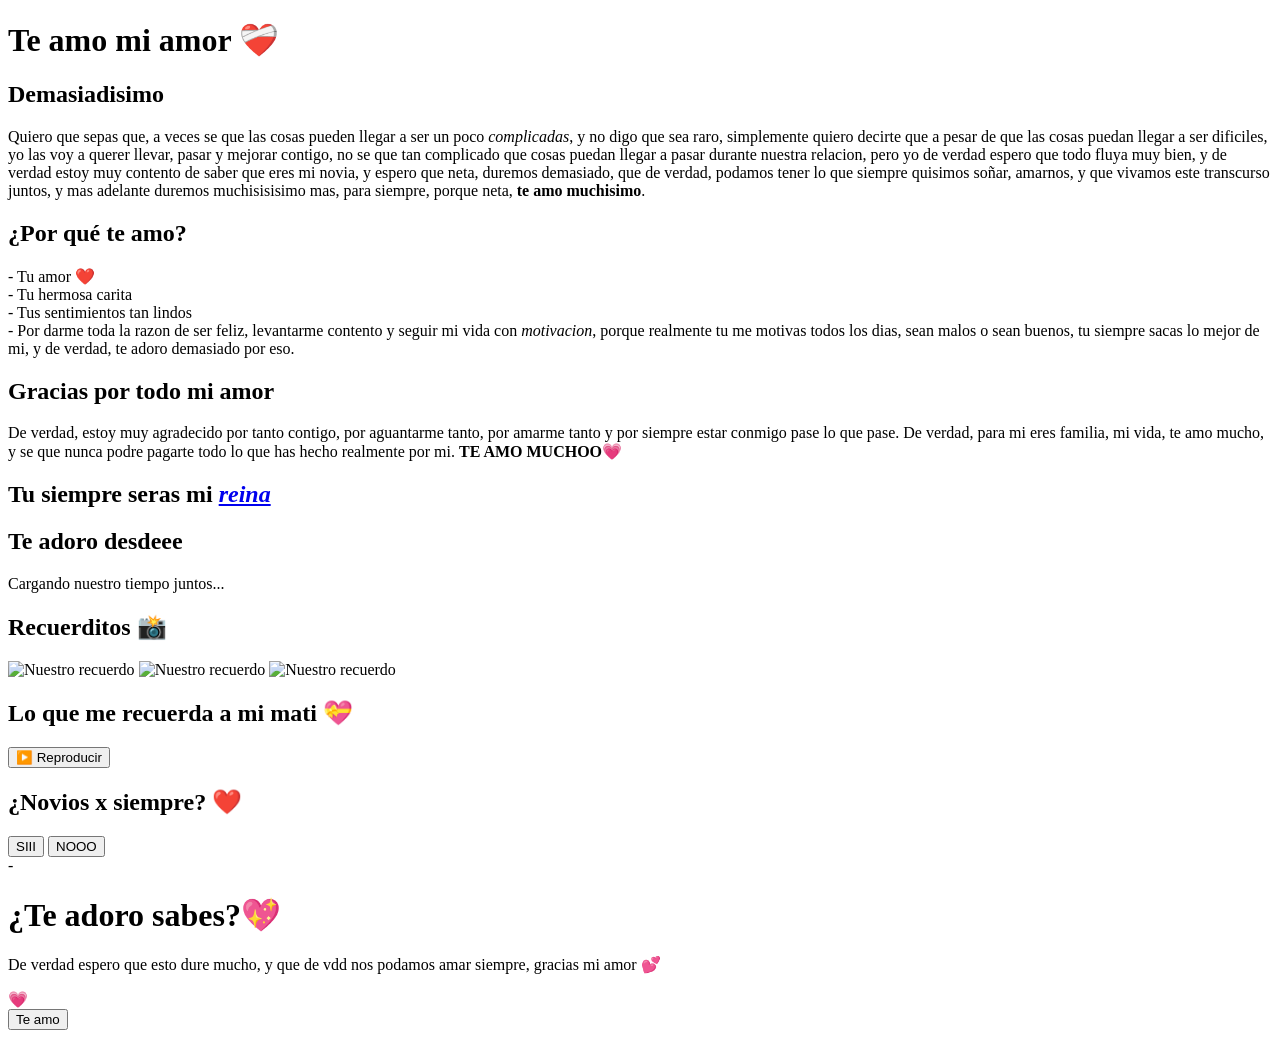
==== Untitled-1.html @ b5c72bfa "Add files via upload" ====
<!doctype html>
<html lang="es">

<head>
    <meta charset="utf-8">
    <meta name="viewport" content="width=device-width, initial-scale=1.0">

    <title>Te amo</title>

    <link rel="stylesheet" href="style.css">
</head>

<body>

    <h1>Te amo mi amor ❤️‍🩹</h1>

    <h2>Demasiadisimo</h2>

    <p>
        Quiero que sepas que, a veces se que las cosas pueden llegar a ser un poco
        <em>complicadas</em>, y no digo que sea raro, simplemente quiero decirte que
        a pesar de que las cosas puedan llegar a ser dificiles, yo las voy a querer
        llevar, pasar y mejorar contigo, no se que tan complicado que cosas puedan
        llegar a pasar durante nuestra relacion, pero yo de verdad espero que todo
        fluya muy bien, y de verdad estoy muy contento de saber que eres mi novia,
        y espero que neta, duremos demasiado, que de verdad, podamos tener lo que
        siempre quisimos soñar, amarnos, y que vivamos este transcurso juntos,
        y mas adelante duremos muchisisisimo mas, para siempre, porque neta,
        <strong>te amo muchisimo</strong>.
    </p>

    <h2>¿Por qué te amo?</h2>

    <p>
        - Tu amor ❤️<br>
        - Tu hermosa carita<br>
        - Tus sentimientos tan lindos<br>
        - Por darme toda la razon de ser feliz, levantarme contento y seguir mi vida
        con <em>motivacion</em>, porque realmente tu me motivas todos los dias,
        sean malos o sean buenos, tu siempre sacas lo mejor de mi, y de verdad,
        te adoro demasiado por eso.
    </p>

    <h2>Gracias por todo mi amor</h2>

    <p>
        De verdad, estoy muy agradecido por tanto contigo, por aguantarme tanto,
        por amarme tanto y por siempre estar conmigo pase lo que pase.
        De verdad, para mi eres familia, mi vida, te amo mucho, y se que nunca
        podre pagarte todo lo que has hecho realmente por mi.
        <strong>TE AMO MUCHOO💗</strong>
    </p>

    <h2>
        Tu siempre seras mi
        <em>
            <a href="https://youtu.be/Zn37zIBGv5M?si=5NeyJq8xBer-w7l6" target="_blank">
                reina
            </a>
        </em>
    </h2>


    <!-- CONTADOR -->

    <section class="contador">

        <h2>Te adoro desdeee</h2>

        <p id="contador">
            Cargando nuestro tiempo juntos...
        </p>

    </section>


    <!-- FOTOS -->

    <section class="fotos">

        <h2>Recuerditos 📸</h2>

        <div class="galeria">

            <img src="foto1.jpg" alt="Nuestro recuerdo">
            <img src="foto2.jpg" alt="Nuestro recuerdo">
            <img src="foto3.jpg" alt="Nuestro recuerdo">

        </div>

    </section>


    <!-- MUSICA -->

    <section class="musica">

        <h2>Lo que me recuerda a mi mati 💝</h2>

        <button id="musicaBtn">
            ▶️ Reproducir
        </button>

        <audio id="audio">
            <source src="cancion.mp3" type="audio/mpeg">
        </audio>

    </section>


    <!-- PREGUNTA -->

    <section class="pregunta">

        <h1>¿Novios x siempre? ❤️</h1>

        <button id="siBtn">
            SIII 
        </button>

        <button id="noBtn">
            NOOO 
        </button>

    </section>


    <!-- MENSAJE FINAL -->

    <div id="mensajeFinal">

        <div class="mensajeCaja">
-
            <h1>¿Te adoro sabes?💖</h1>

            <p>
                De verdad espero que esto dure mucho, y que de vdd nos podamos amar siempre, gracias mi amor 💕
            </p>

            <div class="corazonGrande">
                💗
            </div>

            <button id="cerrarMensaje">
                Te amo
            </button>

        </div>

    </div>


    <script src="script.js"></script>

</body>

</html>
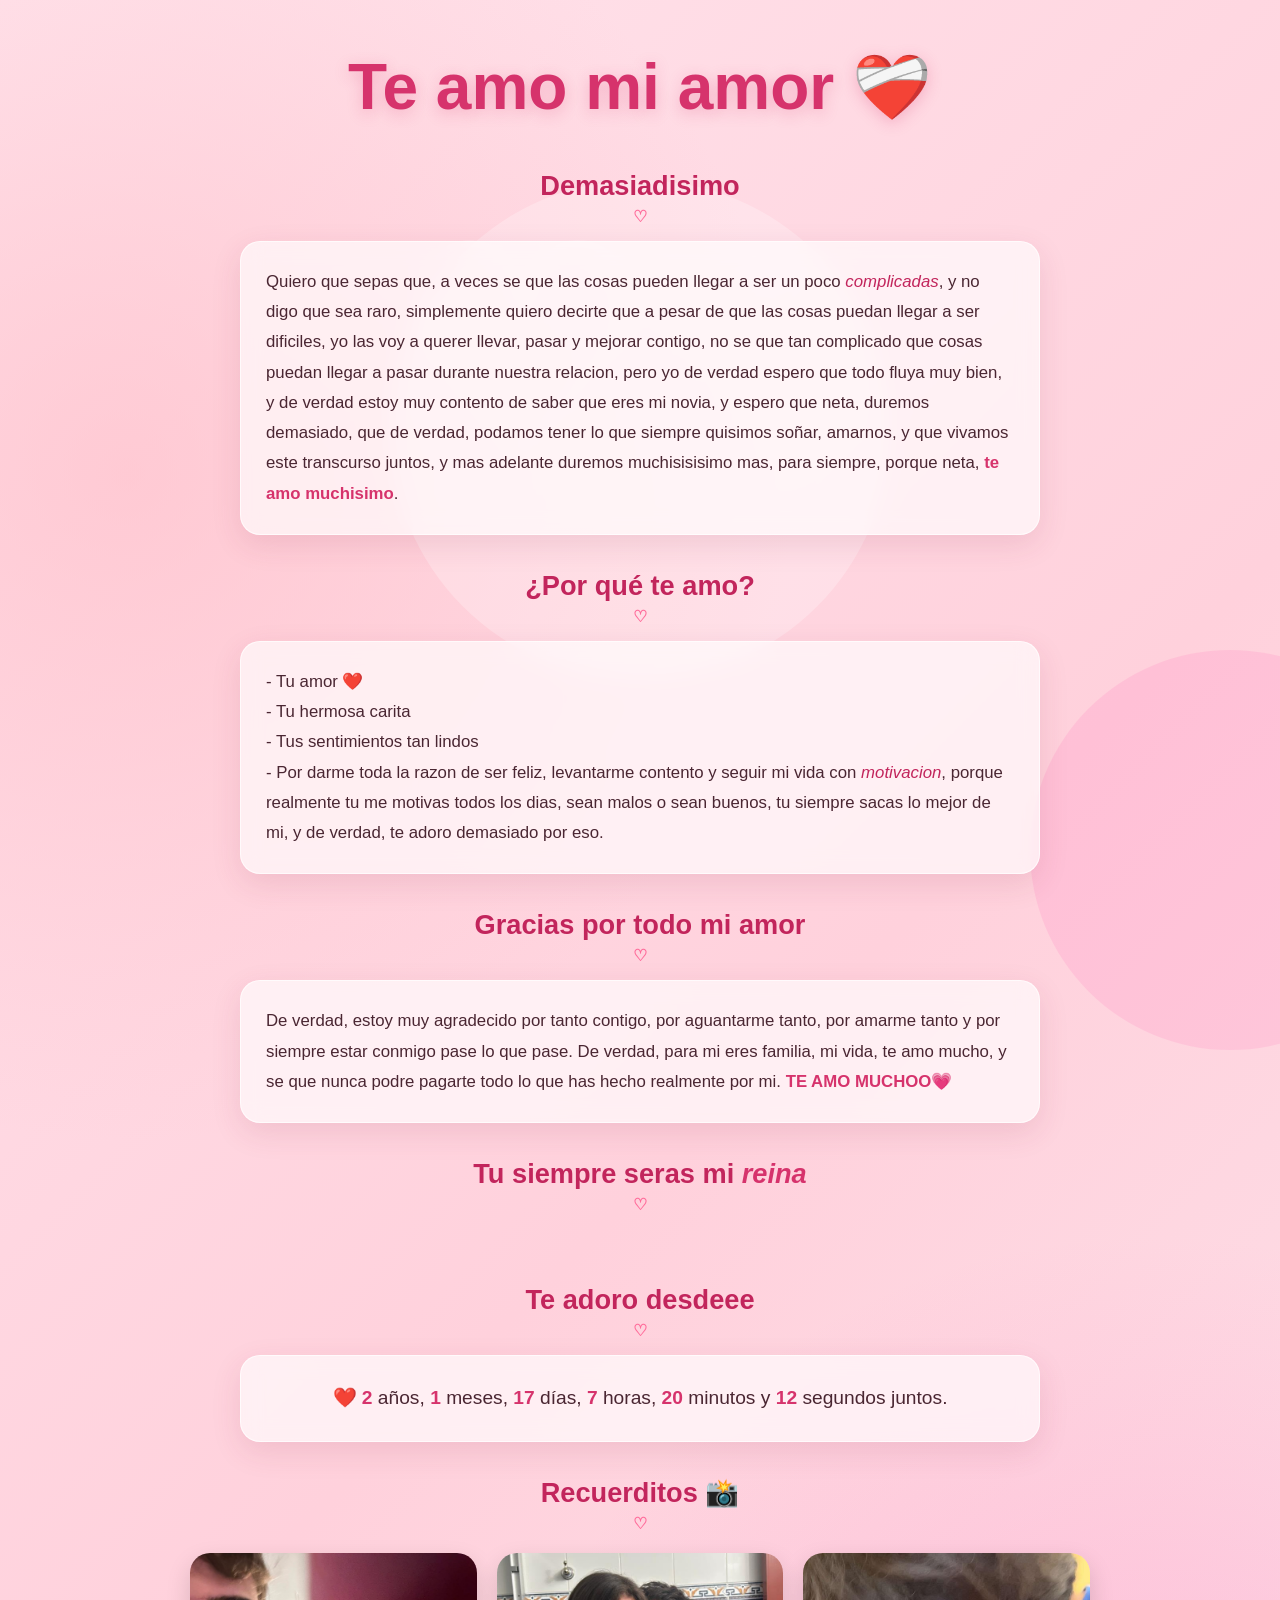
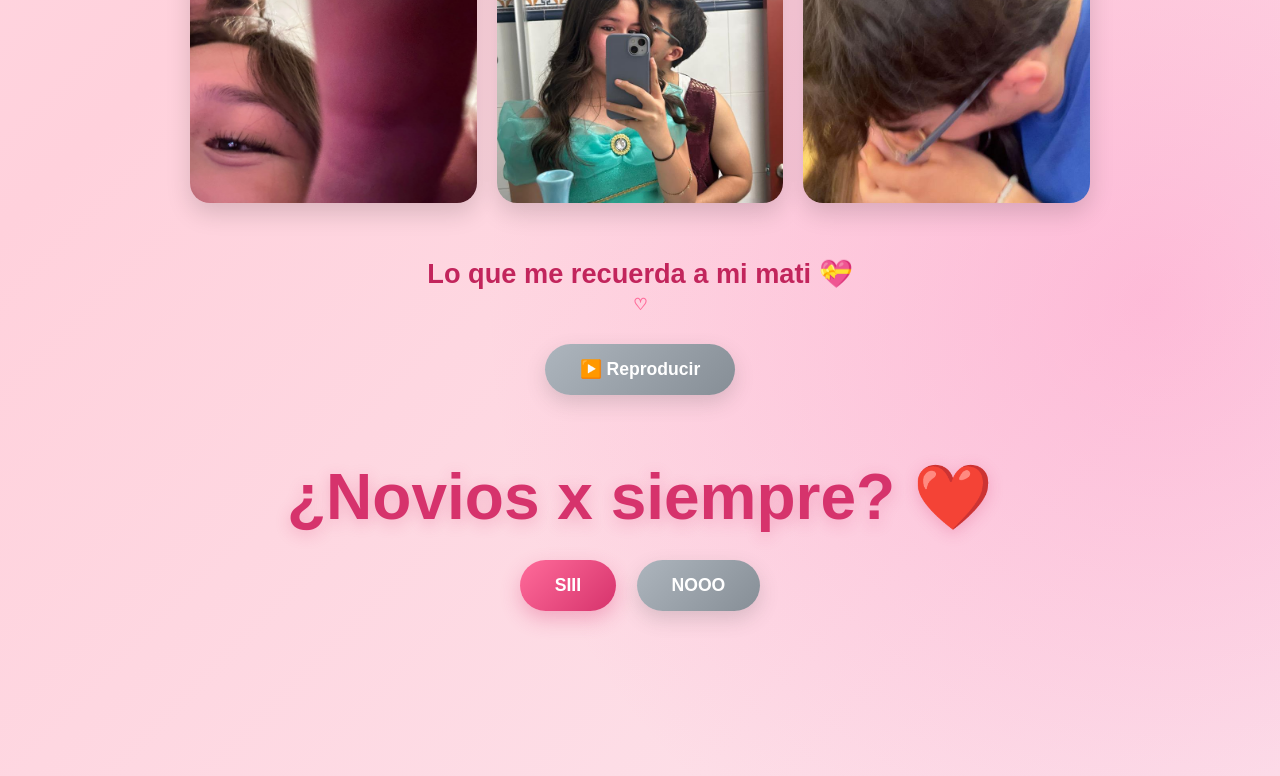
==== commit e29d18c6: "Add files via upload" ====
--- a/Untitled-1.html
+++ b/Untitled-1.html
@@ -82,9 +82,9 @@
 
         <div class="galeria">
 
-            <img src="foto1.jpg" alt="Nuestro recuerdo">
-            <img src="foto2.jpg" alt="Nuestro recuerdo">
-            <img src="foto3.jpg" alt="Nuestro recuerdo">
+            <img src="fotos/foto1.jpeg" alt="Nuestro recuerdo">
+            <img src="fotos/foto2.jpeg" alt="Nuestro recuerdo">
+            <img src="fotos/foto3.jpeg" alt="Nuestro recuerdo">
 
         </div>
 
--- a/style.css
+++ b/style.css
@@ -0,0 +1,566 @@
+/* =========================
+   ESTILO GENERAL
+========================= */
+
+* {
+    box-sizing: border-box;
+    margin: 0;
+    padding: 0;
+}
+
+body {
+    min-height: 100vh;
+    padding: 50px 20px;
+    font-family: "Segoe UI", Arial, sans-serif;
+    color: #4a2632;
+
+    background:
+        radial-gradient(circle at 10% 20%, rgba(255, 182, 193, 0.5), transparent 30%),
+        radial-gradient(circle at 90% 80%, rgba(255, 105, 180, 0.3), transparent 30%),
+        linear-gradient(135deg, #ffe4ec, #ffd1dc, #fce4ec);
+
+    display: flex;
+    flex-direction: column;
+    align-items: center;
+
+    overflow-x: hidden;
+}
+
+
+/* =========================
+   TARJETA PRINCIPAL
+========================= */
+
+body::before {
+    content: "";
+    position: fixed;
+    width: 500px;
+    height: 500px;
+    background: rgba(255, 255, 255, 0.25);
+    border-radius: 50%;
+    top: -200px;
+    left: -200px;
+    z-index: -1;
+}
+
+body::after {
+    content: "";
+    position: fixed;
+    width: 400px;
+    height: 400px;
+    background: rgba(255, 105, 180, 0.15);
+    border-radius: 50%;
+    bottom: -150px;
+    right: -150px;
+    z-index: -1;
+}
+
+
+/* =========================
+   TITULO PRINCIPAL
+========================= */
+
+h1 {
+    font-size: clamp(2.2rem, 7vw, 4rem);
+    text-align: center;
+    color: #d6336c;
+    margin-bottom: 10px;
+
+    text-shadow: 0 4px 15px rgba(214, 51, 108, 0.25);
+
+    animation: aparecer 1s ease;
+}
+
+
+/* =========================
+   SUBTITULOS
+========================= */
+
+h2 {
+    color: #c2255c;
+    font-size: 1.7rem;
+    text-align: center;
+    margin: 35px 0 15px;
+
+    position: relative;
+}
+
+h2::after {
+    content: "♡";
+    display: block;
+    font-size: 1rem;
+    margin-top: 5px;
+    color: #ff6b9a;
+}
+
+
+/* =========================
+   PÁRRAFOS
+========================= */
+
+p {
+    width: min(800px, 100%);
+    padding: 25px;
+
+    background: rgba(255, 255, 255, 0.65);
+    backdrop-filter: blur(10px);
+
+    border-radius: 20px;
+
+    font-size: 1.05rem;
+    line-height: 1.8;
+
+    box-shadow:
+        0 10px 30px rgba(140, 40, 70, 0.12);
+
+    border: 1px solid rgba(255, 255, 255, 0.7);
+
+    transition: transform 0.3s ease, box-shadow 0.3s ease;
+}
+
+p:hover {
+    transform: translateY(-3px);
+
+    box-shadow:
+        0 15px 35px rgba(140, 40, 70, 0.18);
+}
+
+
+/* =========================
+   TEXTO DESTACADO
+========================= */
+
+strong {
+    color: #d6336c;
+    font-weight: 700;
+}
+
+em {
+    color: #c2255c;
+}
+
+
+/* =========================
+   LINK
+========================= */
+
+a {
+    color: #d6336c;
+    text-decoration: none;
+
+    transition: all 0.25s ease;
+}
+
+a:hover {
+    color: #a61e4d;
+    text-decoration: underline;
+}
+
+
+/* =========================
+   BOTONES
+========================= */
+
+button {
+    border: none;
+
+    padding: 15px 35px;
+    margin: 15px 8px;
+
+    border-radius: 50px;
+
+    font-size: 1.1rem;
+    font-weight: bold;
+
+    cursor: pointer;
+
+    color: white;
+
+    background: linear-gradient(
+        135deg,
+        #ff6b9a,
+        #d6336c
+    );
+
+    box-shadow:
+        0 8px 20px rgba(214, 51, 108, 0.3);
+
+    transition:
+        transform 0.2s ease,
+        box-shadow 0.2s ease,
+        background 0.2s ease;
+}
+
+button:hover {
+    transform: translateY(-4px) scale(1.05);
+
+    box-shadow:
+        0 12px 25px rgba(214, 51, 108, 0.4);
+}
+
+button:active {
+    transform: scale(0.95);
+}
+
+
+/* =========================
+   BOTÓN "NOOO"
+========================= */
+
+button:nth-last-of-type(1) {
+    background: linear-gradient(
+        135deg,
+        #adb5bd,
+        #868e96
+    );
+
+    box-shadow:
+        0 8px 20px rgba(80, 80, 80, 0.2);
+}
+
+
+/* =========================
+   ANIMACIONES
+========================= */
+
+@keyframes aparecer {
+
+    from {
+        opacity: 0;
+        transform: translateY(-20px);
+    }
+
+    to {
+        opacity: 1;
+        transform: translateY(0);
+    }
+
+}
+
+
+/* =========================
+   CORAZÓN DECORATIVO
+========================= */
+
+body::before {
+    content: "♡";
+    position: fixed;
+
+    font-size: 300px;
+    color: rgba(255, 255, 255, 0.18);
+
+    top: 20%;
+    left: 50%;
+
+    transform: translateX(-50%);
+
+    z-index: -1;
+
+    pointer-events: none;
+}
+
+
+/* =========================
+   CELULAR
+========================= */
+
+@media (max-width: 600px) {
+
+    body {
+        padding: 30px 15px;
+    }
+
+    h1 {
+        font-size: 2.3rem;
+    }
+
+    h2 {
+        font-size: 1.4rem;
+    }
+
+    p {
+        padding: 20px;
+        font-size: 1rem;
+        line-height: 1.7;
+    }
+
+    button {
+        padding: 14px 28px;
+        font-size: 1rem;
+    }
+
+}
+/* =========================================
+   CONTADOR
+========================================= */
+
+.contador {
+    width: min(800px, 100%);
+    text-align: center;
+    margin-top: 20px;
+}
+
+#contador {
+    font-size: 1.2rem;
+}
+
+
+/* =========================================
+   GALERÍA
+========================================= */
+
+.fotos {
+    width: min(900px, 100%);
+    text-align: center;
+}
+
+.galeria {
+    display: grid;
+
+    grid-template-columns:
+        repeat(auto-fit, minmax(180px, 1fr));
+
+    gap: 20px;
+
+    margin-top: 20px;
+}
+
+.galeria img {
+    width: 100%;
+    height: 250px;
+
+    object-fit: cover;
+
+    border-radius: 20px;
+
+    box-shadow:
+        0 10px 25px rgba(0, 0, 0, 0.15);
+
+    transition:
+        transform 0.3s ease,
+        box-shadow 0.3s ease;
+}
+
+.galeria img:hover {
+    transform: scale(1.05) rotate(1deg);
+
+    box-shadow:
+        0 15px 35px rgba(0, 0, 0, 0.25);
+}
+
+
+/* =========================================
+   MÚSICA
+========================================= */
+
+.musica {
+    text-align: center;
+    margin-top: 20px;
+}
+
+
+/* =========================================
+   PREGUNTA
+========================================= */
+
+.pregunta {
+    text-align: center;
+
+    width: 100%;
+
+    margin-top: 50px;
+    padding-bottom: 100px;
+}
+
+
+/* =========================================
+   CORAZONES FLOTANTES
+========================================= */
+
+.corazon {
+    position: fixed;
+
+    bottom: -50px;
+
+    pointer-events: none;
+
+    z-index: 9999;
+
+    animation:
+        subirCorazon linear forwards;
+}
+
+@keyframes subirCorazon {
+
+    0% {
+        transform:
+            translateY(0)
+            rotate(0deg);
+
+        opacity: 1;
+    }
+
+    100% {
+        transform:
+            translateY(-110vh)
+            rotate(360deg);
+
+        opacity: 0;
+    }
+}
+
+
+/* =========================================
+   MENSAJE FINAL
+========================================= */
+
+#mensajeFinal {
+
+    position: fixed;
+
+    inset: 0;
+
+    background:
+        rgba(80, 20, 40, 0.55);
+
+    backdrop-filter:
+        blur(8px);
+
+    display: flex;
+
+    justify-content: center;
+    align-items: center;
+
+    opacity: 0;
+    visibility: hidden;
+
+    transition:
+        opacity 0.4s ease,
+        visibility 0.4s ease;
+
+    z-index: 10000;
+}
+
+
+#mensajeFinal.mostrar {
+
+    opacity: 1;
+
+    visibility: visible;
+}
+
+
+.mensajeCaja {
+
+    width: min(500px, 90%);
+
+    padding: 40px 30px;
+
+    text-align: center;
+
+    background:
+        linear-gradient(
+            135deg,
+            #fff0f5,
+            #ffffff
+        );
+
+    border-radius: 30px;
+
+    box-shadow:
+        0 25px 70px rgba(0, 0, 0, 0.3);
+
+    animation:
+        aparecerMensaje 0.5s ease;
+}
+
+
+.mensajeCaja h1 {
+
+    font-size: 2rem;
+
+    margin-bottom: 15px;
+}
+
+
+.mensajeCaja p {
+
+    box-shadow: none;
+
+    background: transparent;
+
+    padding: 10px;
+
+    font-size: 1.1rem;
+}
+
+
+.corazonGrande {
+
+    font-size: 5rem;
+
+    margin: 20px;
+
+    animation:
+        latir 1s infinite;
+}
+
+
+@keyframes latir {
+
+    0%, 100% {
+        transform: scale(1);
+    }
+
+    50% {
+        transform: scale(1.2);
+    }
+
+}
+
+
+@keyframes aparecerMensaje {
+
+    from {
+        transform:
+            scale(0.7)
+            translateY(30px);
+
+        opacity: 0;
+    }
+
+    to {
+        transform:
+            scale(1)
+            translateY(0);
+
+        opacity: 1;
+    }
+
+}
+
+
+/* =========================================
+   ANIMACIÓN AL HACER SCROLL
+========================================= */
+
+.oculto {
+
+    opacity: 0;
+
+    transform:
+        translateY(30px);
+
+    transition:
+        opacity 0.7s ease,
+        transform 0.7s ease;
+}
+
+
+.visible {
+
+    opacity: 1;
+
+    transform:
+        translateY(0);
+}
